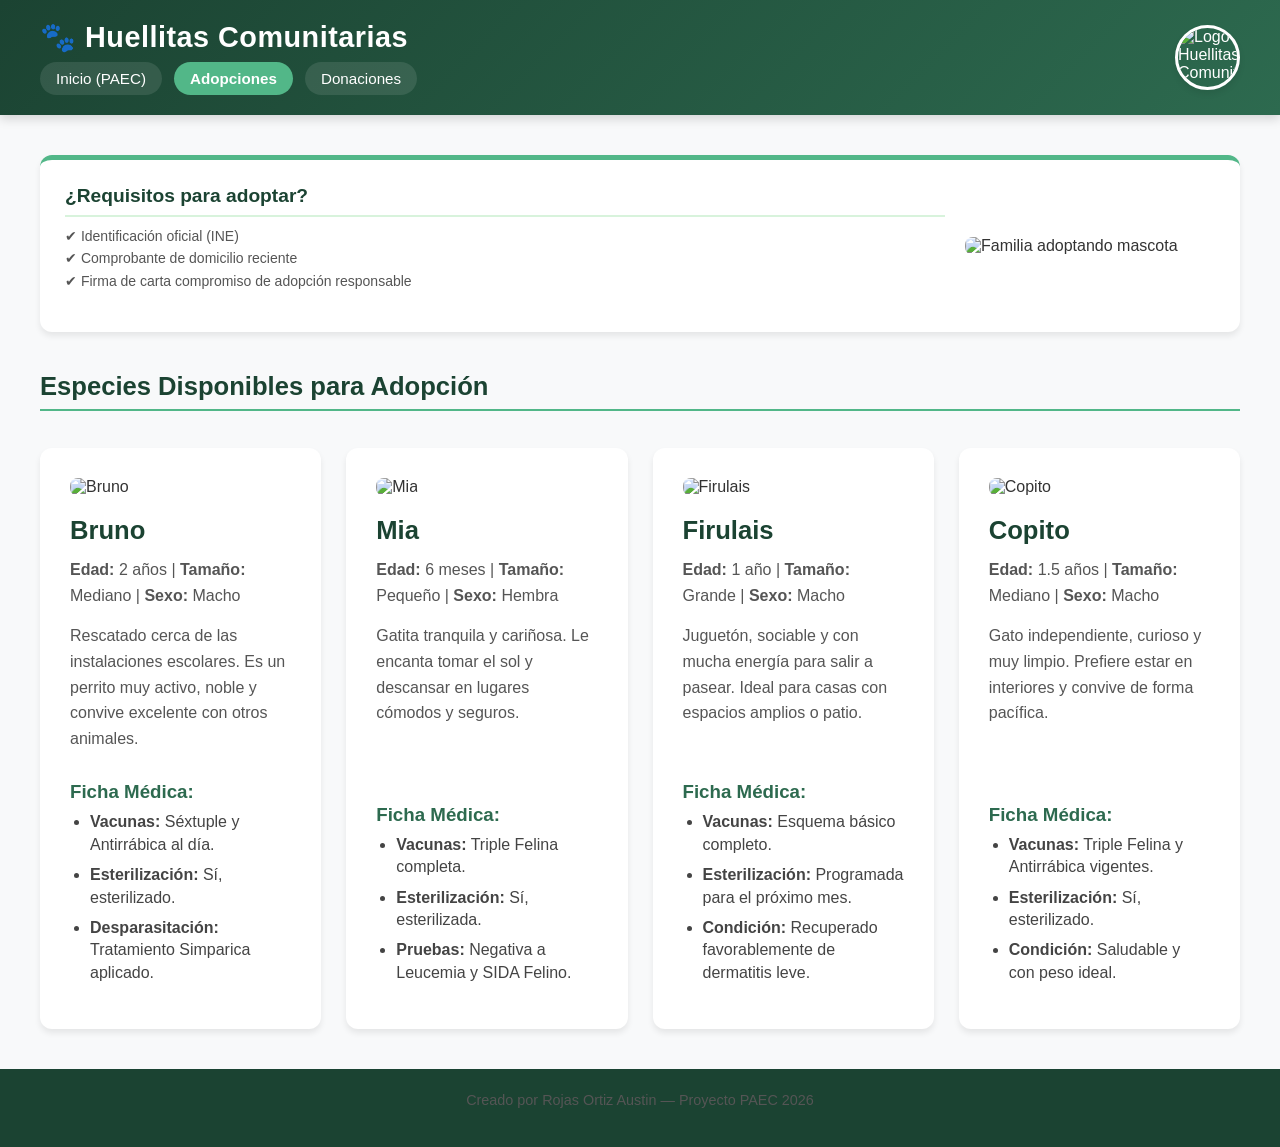
==== adopciones.html @ d180ee53 "codigos paec" ====
<!DOCTYPE html>
<html lang="es">
<head>
    <meta charset="UTF-8">
    <meta name="viewport" content="width=device-width, initial-scale=1.0">
    <title>Huellitas Comunitarias - Adopciones</title>
    <link rel="stylesheet" href="estilo.css">
</head>
<body>

    <header>
        <div> 
            <h1>🐾 Huellitas Comunitarias</h1> 
            <nav class="barra-navegacion"> 
                <a href="index.html" class="boton-nav">Inicio (PAEC)</a> 
                <a href="adopciones.html" class="boton-nav activo">Adopciones</a> 
                <a href="donaciones.html" class="boton-nav">Donaciones</a> 
            </nav> 
        </div> 
        <img src="imagenes/logo.jpg" alt="Logo Huellitas Comunitarias" class="logo-pequeno"> 
    </header>

    <main style="grid-template-columns: 1fr;">
        <aside style="display: flex; gap: 20px; align-items: center; margin-bottom: 10px;">
            <div style="flex: 1;">
                <h3 style="margin:0;">¿Requisitos para adoptar?</h3>
                <p style="font-size:14px; margin-top:8px;">
                    ✔ Identificación oficial (INE)<br>
                    ✔ Comprobante de domicilio reciente<br>
                    ✔ Firma de carta compromiso de adopción responsable
                </p>
            </div>
            <img src="imagenes/adopcion-responsable.jpg" alt="Familia adoptando mascota" style="max-width: 250px; margin-top:0;">
        </aside>

        <section>
            <h2 style="border-bottom: 2px solid var(--primary-light); padding-bottom: 8px;">Especies Disponibles para Adopción</h2>
            
            <div class="grid-adopciones">
                <article>
                    <div>
                        <img src="imagenes/perrito1.jpg" alt="Bruno"> 
                        <h2>Bruno</h2> 
                        <p><strong>Edad:</strong> 2 años | <strong>Tamaño:</strong> Mediano | <strong>Sexo:</strong> Macho</p> 
                        <p>Rescatado cerca de las instalaciones escolares. Es un perrito muy activo, noble y convive excelente con otros animales.</p>
                    </div>
                    <div>
                        <h3>Ficha Médica:</h3>
                        <ul>
                            <li><strong>Vacunas:</strong> Séxtuple y Antirrábica al día.</li>
                            <li><strong>Esterilización:</strong> Sí, esterilizado.</li>
                            <li><strong>Desparasitación:</strong> Tratamiento Simparica aplicado.</li>
                        </ul>
                    </div>
                </article> 

                <article>
                    <div>
                        <img src="imagenes/gatito1.jpg" alt="Mia"> 
                        <h2>Mia</h2> 
                        <p><strong>Edad:</strong> 6 meses | <strong>Tamaño:</strong> Pequeño | <strong>Sexo:</strong> Hembra</p> 
                        <p>Gatita tranquila y cariñosa. Le encanta tomar el sol y descansar en lugares cómodos y seguros.</p>
                    </div>
                    <div>
                        <h3>Ficha Médica:</h3>
                        <ul>
                            <li><strong>Vacunas:</strong> Triple Felina completa.</li>
                            <li><strong>Esterilización:</strong> Sí, esterilizada.</li>
                            <li><strong>Pruebas:</strong> Negativa a Leucemia y SIDA Felino.</li>
                        </ul>
                    </div>
                </article> 

                <article>
                    <div>
                        <img src="imagenes/perrito2.jpg" alt="Firulais"> 
                        <h2>Firulais</h2> 
                        <p><strong>Edad:</strong> 1 año | <strong>Tamaño:</strong> Grande | <strong>Sexo:</strong> Macho</p> 
                        <p>Juguetón, sociable y con mucha energía para salir a pasear. Ideal para casas con espacios amplios o patio.</p>
                    </div>
                    <div>
                        <h3>Ficha Médica:</h3>
                        <ul>
                            <li><strong>Vacunas:</strong> Esquema básico completo.</li>
                            <li><strong>Esterilización:</strong> Programada para el próximo mes.</li>
                            <li><strong>Condición:</strong> Recuperado favorablemente de dermatitis leve.</li>
                        </ul>
                    </div>
                </article> 

                <article>
                    <div>
                        <img src="imagenes/gatito2.jpg" alt="Copito"> 
                        <h2>Copito</h2> 
                        <p><strong>Edad:</strong> 1.5 años | <strong>Tamaño:</strong> Mediano | <strong>Sexo:</strong> Macho</p> 
                        <p>Gato independiente, curioso y muy limpio. Prefiere estar en interiores y convive de forma pacífica.</p>
                    </div>
                    <div>
                        <h3>Ficha Médica:</h3>
                        <ul>
                            <li><strong>Vacunas:</strong> Triple Felina y Antirrábica vigentes.</li>
                            <li><strong>Esterilización:</strong> Sí, esterilizado.</li>
                            <li><strong>Condición:</strong> Saludable y con peso ideal.</li>
                        </ul>
                    </div>
                </article> 
            </div>
        </section> 
    </main> 

    <footer> 
        <p>Creado por Rojas Ortiz Austin — Proyecto PAEC 2026</p> 
    </footer> 

</body> 
</html>
---- estilo.css ----
:root {
    --primary: #2d6a4f;
    --primary-light: #52b788;
    --accent: #d8f3dc;
    --dark: #1b4332;
    --light: #f8f9fa;
    --white: #ffffff;
    --gray: #6c757d;
    --shadow: 0 4px 6px rgba(0, 0, 0, 0.08);
}

* {
    box-sizing: border-box;
    margin: 0;
    padding: 0;
    font-family: 'Segoe UI', Tahoma, Geneva, Verdana, sans-serif;
}

body {
    background-color: var(--light);
    color: #333333;
    display: flex;
    flex-direction: column;
    min-height: 100vh;
}

header {
    background: linear-gradient(135deg, var(--dark), var(--primary));
    color: var(--white);
    padding: 20px 40px;
    display: flex;
    justify-content: space-between;
    align-items: center;
    box-shadow: 0 4px 10px rgba(0,0,0,0.15);
}

header h1 {
    font-size: 1.8rem;
    margin-bottom: 8px;
    letter-spacing: 0.5px;
}

.barra-navegacion {
    display: flex;
    gap: 12px;
}

.boton-nav {
    color: var(--white);
    text-decoration: none;
    padding: 8px 16px;
    border-radius: 20px;
    font-size: 0.95rem;
    transition: background 0.3s ease;
    background: rgba(255, 255, 255, 0.1);
}

.boton-nav:hover, .boton-nav.activo {
    background: var(--primary-light);
    font-weight: 600;
}

.logo-pequeno {
    width: 65px;
    height: 65px;
    border-radius: 50%;
    object-fit: cover;
    border: 3px solid var(--white);
    box-shadow: var(--shadow);
}

main {
    display: grid;
    grid-template-columns: 280px 1fr;
    gap: 30px;
    padding: 40px;
    max-width: 1300px;
    margin: 0 auto;
    width: 100%;
    flex: 1;
}

aside {
    background: var(--white);
    padding: 25px;
    border-radius: 12px;
    box-shadow: var(--shadow);
    height: fit-content;
    border-top: 5px solid var(--primary-light);
}

aside h3 {
    color: var(--dark);
    font-size: 1.2rem;
    margin-bottom: 15px;
    border-bottom: 2px solid var(--accent);
    padding-bottom: 8px;
}

aside img {
    width: 100%;
    border-radius: 8px;
    margin-top: 15px;
    object-fit: cover;
    max-height: 200px;
}

section {
    display: flex;
    flex-direction: column;
    gap: 25px;
}

article {
    background: var(--white);
    padding: 30px;
    border-radius: 12px;
    box-shadow: var(--shadow);
    transition: transform 0.2s ease;
}

article:hover {
    transform: translateY(-2px);
}

article img {
    width: 100%;
    max-height: 350px;
    object-fit: cover;
    border-radius: 8px;
    margin-bottom: 20px;
}

h2 {
    color: var(--dark);
    margin-bottom: 12px;
    font-size: 1.6rem;
}

h3 {
    color: var(--primary);
    margin: 15px 0 8px 0;
}

p {
    line-height: 1.6;
    margin-bottom: 15px;
    color: #555;
}

ul {
    margin-left: 20px;
    margin-bottom: 15px;
}

li {
    margin-bottom: 8px;
    line-height: 1.4;
    color: #444;
}

.grid-adopciones {
    display: grid;
    grid-template-columns: repeat(auto-fill, minmax(280px, 1fr));
    gap: 25px;
}

.grid-adopciones article {
    display: flex;
    flex-direction: column;
    justify-content: space-between;
}

.grid-adopciones img {
    height: 200px;
}

footer {
    background-color: var(--dark);
    color: var(--white);
    text-align: center;
    padding: 20px;
    font-size: 0.9rem;
    margin-top: auto;
}

@media (max-width: 900px) {
    main {
        grid-template-columns: 1fr;
        padding: 20px;
    }
    header {
        flex-direction: column;
        gap: 15px;
        text-align: center;
    }
    .barra-navegacion {
        justify-content: center;
        flex-wrap: wrap;
    }
}
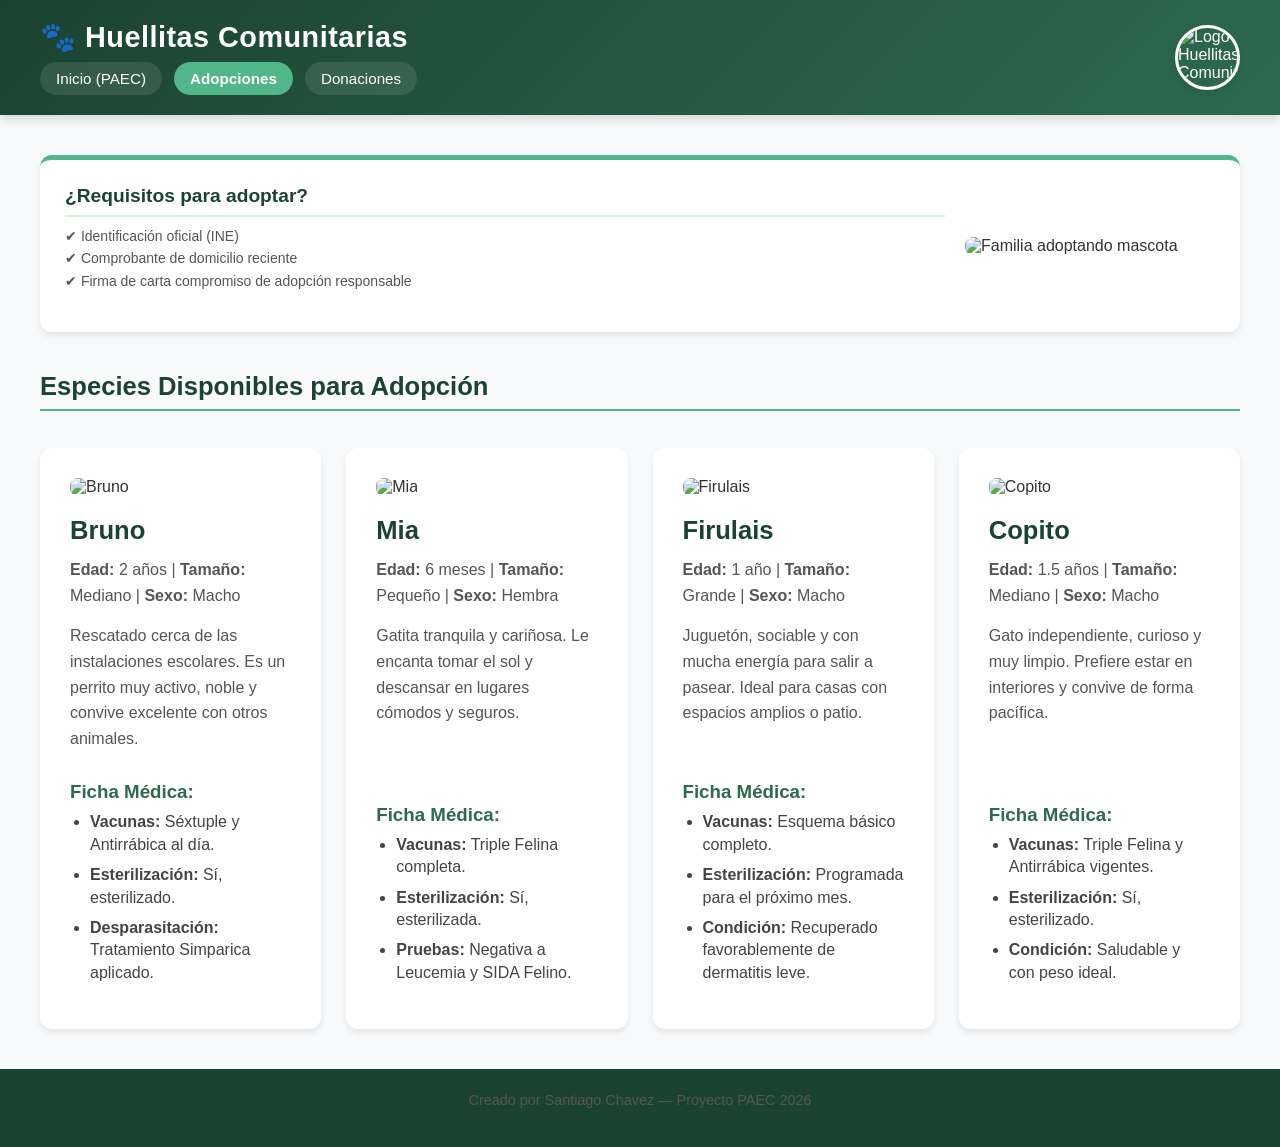
==== commit d1fde7fc: "codigos paec" ====
--- a/adopciones.html
+++ b/adopciones.html
@@ -109,7 +109,7 @@
     </main> 
 
     <footer> 
-        <p>Creado por Rojas Ortiz Austin — Proyecto PAEC 2026</p> 
+        <p>Creado por Santiago Chavez — Proyecto PAEC 2026</p> 
     </footer> 
 
 </body> 
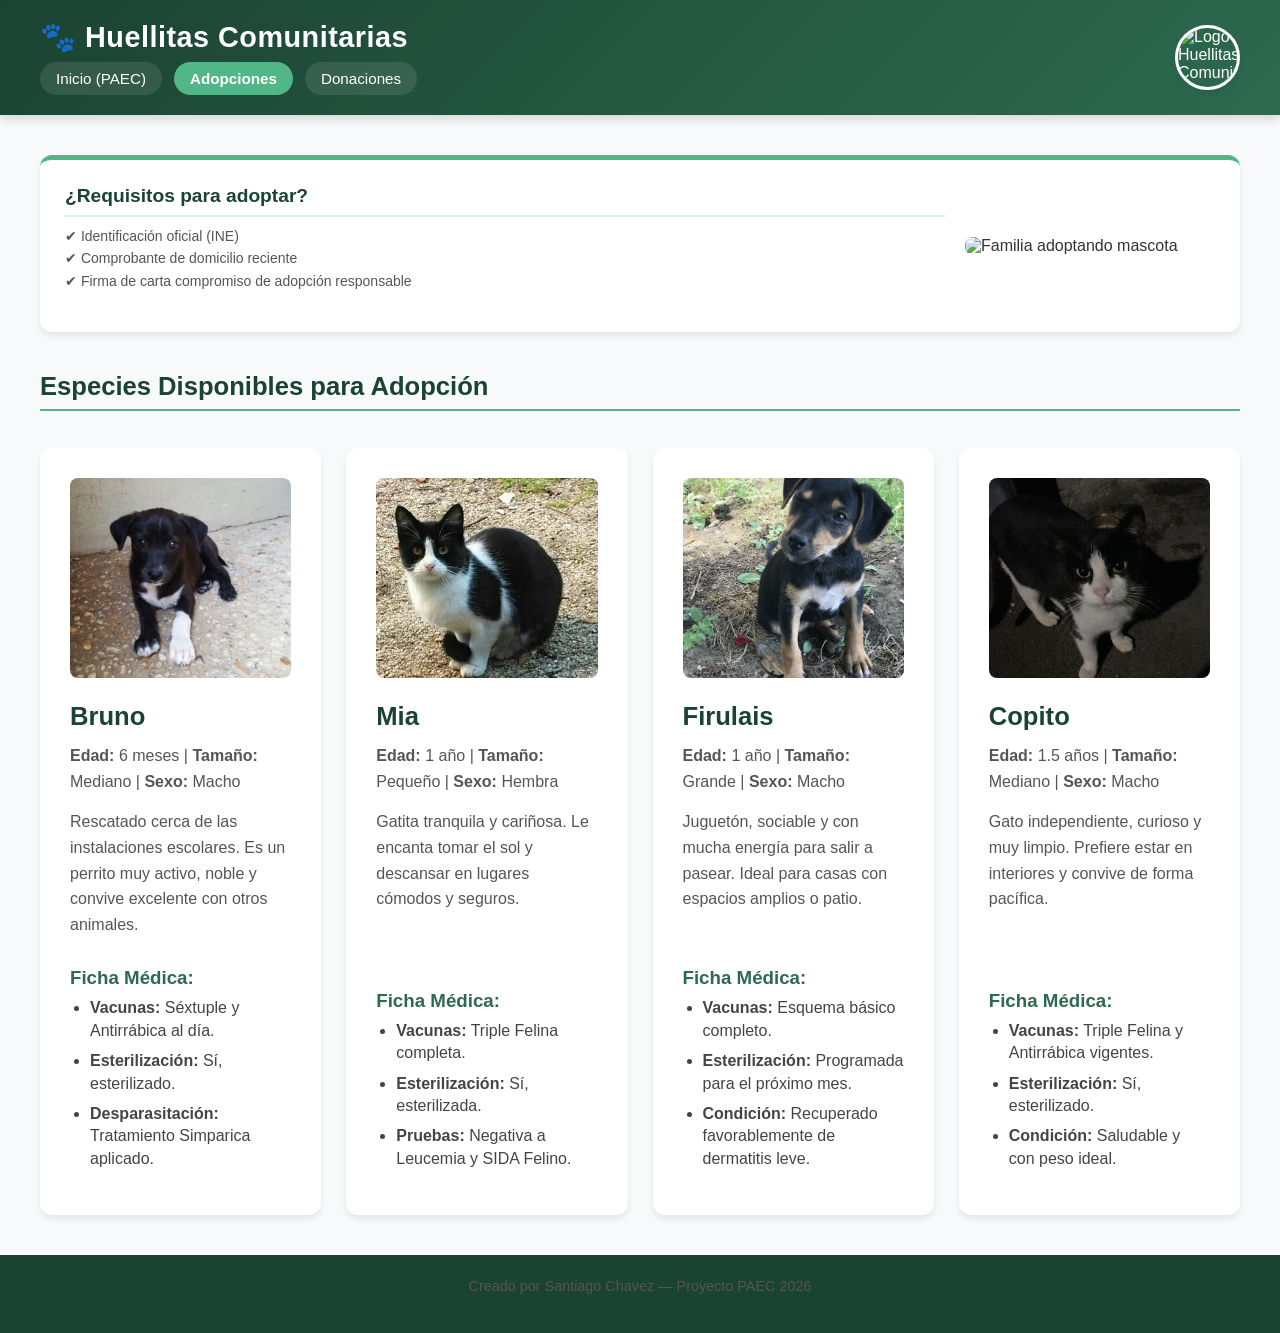
==== commit c8c92ec4: "codigos paec" ====
--- a/adopciones.html
+++ b/adopciones.html
@@ -39,9 +39,9 @@
             <div class="grid-adopciones">
                 <article>
                     <div>
-                        <img src="imagenes/perrito1.jpg" alt="Bruno"> 
+                        <img src="imagenes/perro1.jpg" alt="Bruno"> 
                         <h2>Bruno</h2> 
-                        <p><strong>Edad:</strong> 2 años | <strong>Tamaño:</strong> Mediano | <strong>Sexo:</strong> Macho</p> 
+                        <p><strong>Edad:</strong> 6 meses | <strong>Tamaño:</strong> Mediano | <strong>Sexo:</strong> Macho</p> 
                         <p>Rescatado cerca de las instalaciones escolares. Es un perrito muy activo, noble y convive excelente con otros animales.</p>
                     </div>
                     <div>
@@ -56,9 +56,9 @@
 
                 <article>
                     <div>
-                        <img src="imagenes/gatito1.jpg" alt="Mia"> 
+                        <img src="imagenes/gato1.jpg" alt="Mia"> 
                         <h2>Mia</h2> 
-                        <p><strong>Edad:</strong> 6 meses | <strong>Tamaño:</strong> Pequeño | <strong>Sexo:</strong> Hembra</p> 
+                        <p><strong>Edad:</strong> 1 año | <strong>Tamaño:</strong> Pequeño | <strong>Sexo:</strong> Hembra</p> 
                         <p>Gatita tranquila y cariñosa. Le encanta tomar el sol y descansar en lugares cómodos y seguros.</p>
                     </div>
                     <div>
@@ -73,7 +73,7 @@
 
                 <article>
                     <div>
-                        <img src="imagenes/perrito2.jpg" alt="Firulais"> 
+                        <img src="imagenes/perro2.jpg" alt="Firulais"> 
                         <h2>Firulais</h2> 
                         <p><strong>Edad:</strong> 1 año | <strong>Tamaño:</strong> Grande | <strong>Sexo:</strong> Macho</p> 
                         <p>Juguetón, sociable y con mucha energía para salir a pasear. Ideal para casas con espacios amplios o patio.</p>
@@ -90,7 +90,7 @@
 
                 <article>
                     <div>
-                        <img src="imagenes/gatito2.jpg" alt="Copito"> 
+                        <img src="imagenes/gato2.jpg" alt="Copito"> 
                         <h2>Copito</h2> 
                         <p><strong>Edad:</strong> 1.5 años | <strong>Tamaño:</strong> Mediano | <strong>Sexo:</strong> Macho</p> 
                         <p>Gato independiente, curioso y muy limpio. Prefiere estar en interiores y convive de forma pacífica.</p>
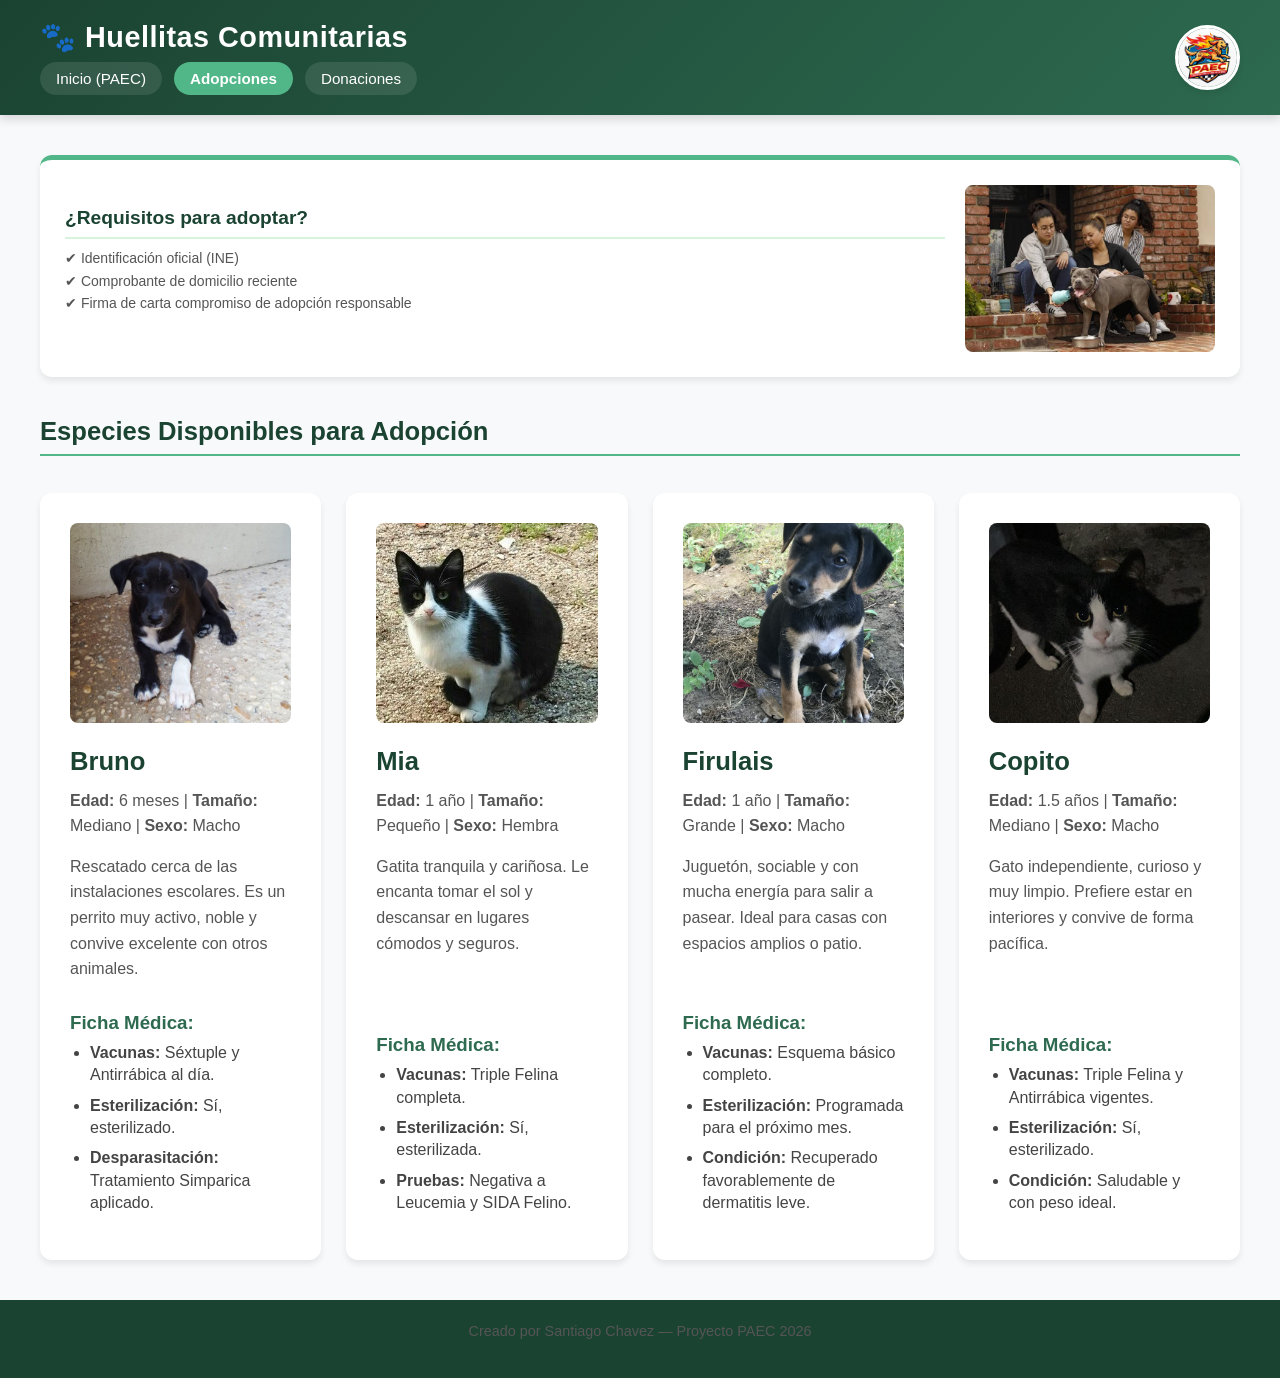
==== commit a746694d: "codigos paec" ====
--- a/adopciones.html
+++ b/adopciones.html
@@ -30,7 +30,7 @@
                     ✔ Firma de carta compromiso de adopción responsable
                 </p>
             </div>
-            <img src="imagenes/adopcion-responsable.jpg" alt="Familia adoptando mascota" style="max-width: 250px; margin-top:0;">
+            <img src="imagenes/adopcion.jpg" alt="Familia adoptando mascota" style="max-width: 250px; margin-top:0;">
         </aside>
 
         <section>
